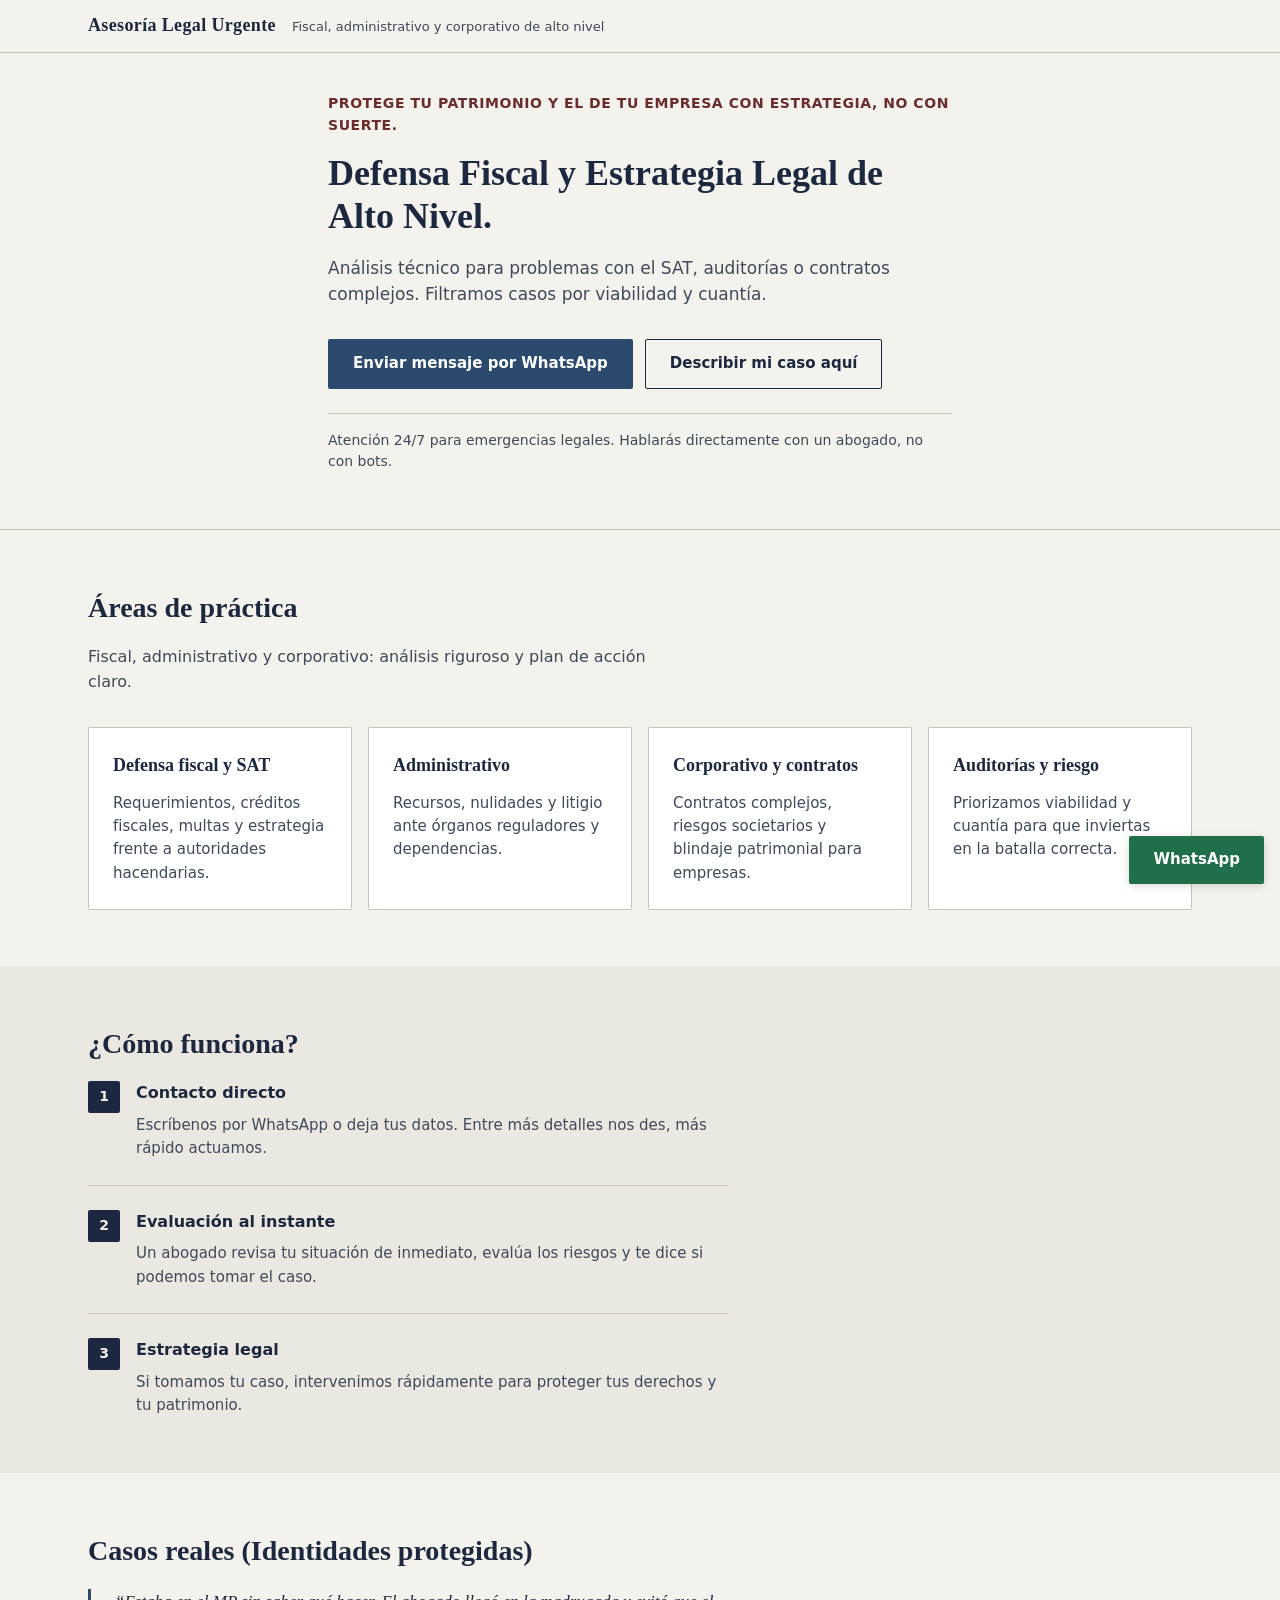
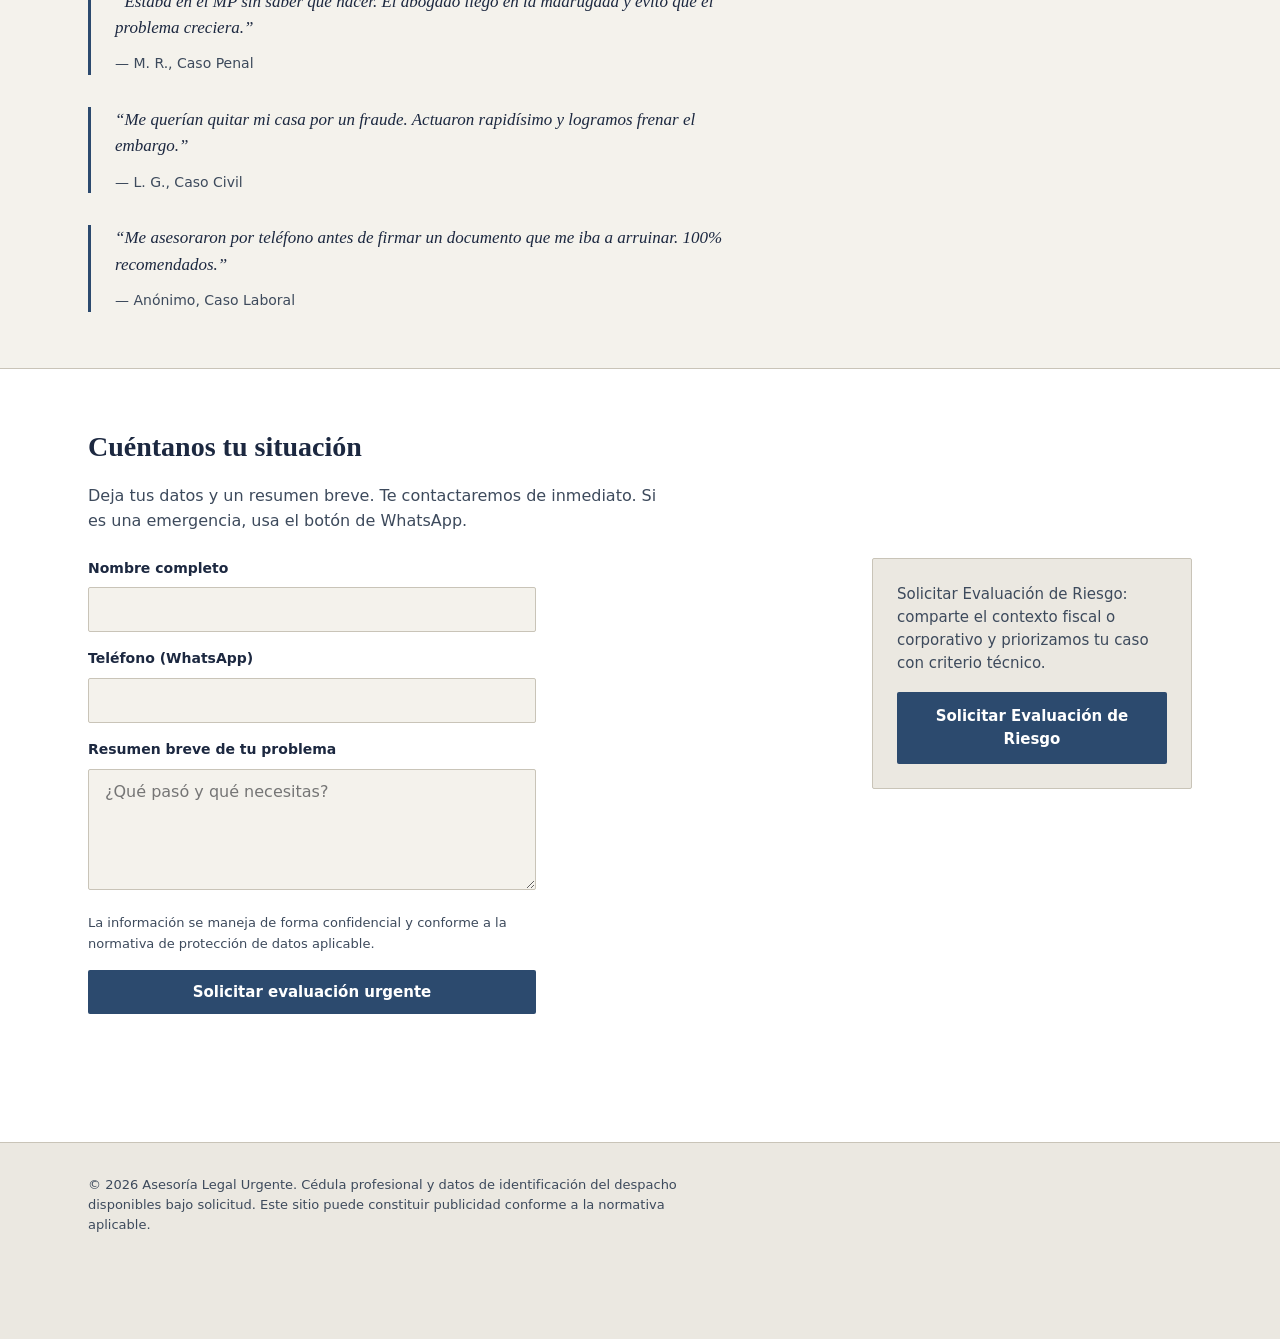
==== estrategico.html @ ac14317e "feat: add three lead-intake landings and WhatsApp origin attribution Add urgente, recuperacion, and " ====
<!DOCTYPE html>
<html lang="es-MX">
  <head>
    <meta charset="utf-8" />
    <meta name="viewport" content="width=device-width, initial-scale=1" />
    <meta
      name="description"
      content="Defensa fiscal y estrategia legal de alto nivel. SAT, auditorías, administrativo y corporativo. Evaluación por viabilidad y cuantía."
    />
    <title>Defensa Fiscal y Estrategia Legal de Alto Nivel — Asesoría Legal</title>
    <link rel="stylesheet" href="/styles.css" />
    <link rel="icon" href="data:image/svg+xml,%3Csvg xmlns='http://www.w3.org/2000/svg' viewBox='0 0 32 32'%3E%3Crect width='32' height='32' rx='4' fill='%231c2840'/%3E%3Cpath stroke='%23f4f2ec' stroke-width='2' fill='none' d='M10 22V10M16 10v12M22 10v12'/%3E%3C/svg%3E" />
  </head>
  <body data-wa-origin="Fiscal">
    <a class="skip-link" href="#main-content">Saltar al contenido</a>

    <header class="site-header">
      <div class="wrap site-header__inner">
        <p class="logo">Asesoría Legal Urgente</p>
        <p class="site-header__tagline">Fiscal, administrativo y corporativo de alto nivel</p>
      </div>
    </header>

    <main id="main-content">
      <section class="hero" aria-labelledby="hero-title">
        <div class="wrap hero__inner">
          <p class="hero__urgency" role="status">
            Protege tu patrimonio y el de tu empresa con estrategia, no con suerte.
          </p>
          <h1 id="hero-title" class="hero__title">
            Defensa Fiscal y Estrategia Legal de Alto Nivel.
          </h1>
          <p class="hero__lead">
            Análisis técnico para problemas con el SAT, auditorías o contratos complejos. Filtramos casos por viabilidad y cuantía.
          </p>
          <div class="hero__cta">
            <a
              class="btn btn--primary"
              href="https://wa.me/REPLACE_PHONE_E164"
              data-whatsapp
              rel="noopener noreferrer"
              target="_blank"
            >
              Enviar mensaje por WhatsApp
            </a>
            <a class="btn btn--secondary" href="#contact">
              Describir mi caso aquí
            </a>
          </div>
          <p class="hero__note">
            Atención 24/7 para emergencias legales. Hablarás directamente con un abogado, no con bots.
          </p>
        </div>
      </section>

      <section class="section" id="services" aria-labelledby="services-title">
        <div class="wrap">
          <h2 id="services-title" class="section__title">Áreas de práctica</h2>
          <p class="section__intro">
            Fiscal, administrativo y corporativo: análisis riguroso y plan de acción claro.
          </p>
          <ul class="cards">
            <li class="card">
              <h3 class="card__title">Defensa fiscal y SAT</h3>
              <p class="card__text">
                Requerimientos, créditos fiscales, multas y estrategia frente a autoridades hacendarias.
              </p>
            </li>
            <li class="card">
              <h3 class="card__title">Administrativo</h3>
              <p class="card__text">
                Recursos, nulidades y litigio ante órganos reguladores y dependencias.
              </p>
            </li>
            <li class="card">
              <h3 class="card__title">Corporativo y contratos</h3>
              <p class="card__text">
                Contratos complejos, riesgos societarios y blindaje patrimonial para empresas.
              </p>
            </li>
            <li class="card">
              <h3 class="card__title">Auditorías y riesgo</h3>
              <p class="card__text">
                Priorizamos viabilidad y cuantía para que inviertas en la batalla correcta.
              </p>
            </li>
          </ul>
        </div>
      </section>

      <section class="section section--alt" id="process" aria-labelledby="process-title">
        <div class="wrap">
          <h2 id="process-title" class="section__title">¿Cómo funciona?</h2>
          <ol class="steps">
            <li class="steps__item">
              <span class="steps__num" aria-hidden="true">1</span>
              <div>
                <h3 class="steps__heading">Contacto directo</h3>
                <p>
                  Escríbenos por WhatsApp o deja tus datos. Entre más detalles nos des, más rápido actuamos.
                </p>
              </div>
            </li>
            <li class="steps__item">
              <span class="steps__num" aria-hidden="true">2</span>
              <div>
                <h3 class="steps__heading">Evaluación al instante</h3>
                <p>
                  Un abogado revisa tu situación de inmediato, evalúa los riesgos y te dice si podemos tomar el caso.
                </p>
              </div>
            </li>
            <li class="steps__item">
              <span class="steps__num" aria-hidden="true">3</span>
              <div>
                <h3 class="steps__heading">Estrategia legal</h3>
                <p>
                  Si tomamos tu caso, intervenimos rápidamente para proteger tus derechos y tu patrimonio.
                </p>
              </div>
            </li>
          </ol>
        </div>
      </section>

      <section class="section" id="testimonials" aria-labelledby="testimonials-title">
        <div class="wrap">
          <h2 id="testimonials-title" class="section__title">Casos reales (Identidades protegidas)</h2>
          <blockquote class="quote">
            <p>
              “Estaba en el MP sin saber qué hacer. El abogado llegó en la madrugada y evitó que el problema creciera.”
            </p>
            <footer>— M. R., Caso Penal</footer>
          </blockquote>
          <blockquote class="quote">
            <p>
              “Me querían quitar mi casa por un fraude. Actuaron rapidísimo y logramos frenar el embargo.”
            </p>
            <footer>— L. G., Caso Civil</footer>
          </blockquote>
          <blockquote class="quote">
            <p>
              “Me asesoraron por teléfono antes de firmar un documento que me iba a arruinar. 100% recomendados.”
            </p>
            <footer>— Anónimo, Caso Laboral</footer>
          </blockquote>
        </div>
      </section>

      <section class="section section--cta" id="contact" aria-labelledby="contact-title">
        <div class="wrap">
          <h2 id="contact-title" class="section__title">Cuéntanos tu situación</h2>
          <p class="section__intro section__intro--tight">
            Deja tus datos y un resumen breve. Te contactaremos de inmediato. Si es una emergencia, usa el botón de WhatsApp.
          </p>
          <div class="contact-grid">
            <form class="form" id="case-form" novalidate>
              <div class="form__field">
                <label for="full-name">Nombre completo</label>
                <input
                  id="full-name"
                  name="full-name"
                  type="text"
                  autocomplete="name"
                  required
                  maxlength="120"
                />
              </div>
              <div class="form__field">
                <label for="phone">Teléfono (WhatsApp)</label>
                <input
                  id="phone"
                  name="phone"
                  type="tel"
                  autocomplete="tel"
                  required
                  maxlength="40"
                />
              </div>
              <div class="form__field">
                <label for="case-summary">Resumen breve de tu problema</label>
                <textarea
                  id="case-summary"
                  name="case-summary"
                  rows="5"
                  required
                  maxlength="4000"
                  placeholder="¿Qué pasó y qué necesitas?"
                ></textarea>
              </div>
              <p class="form__privacy">
                La información se maneja de forma confidencial y conforme a la normativa de protección de datos aplicable.
              </p>
              <button type="submit" class="btn btn--primary btn--block">
                Solicitar evaluación urgente
              </button>
              <p class="form__success" id="form-success" hidden role="status" tabindex="-1">
                Gracias — recibimos tu mensaje y te contactaremos de inmediato. Si es una emergencia, escríbenos también por WhatsApp.
              </p>
            </form>
            <aside class="contact-aside" aria-label="Evaluación de riesgo">
              <p class="contact-aside__text">
                Solicitar Evaluación de Riesgo: comparte el contexto fiscal o corporativo y priorizamos tu caso con criterio técnico.
              </p>
              <a
                class="btn btn--primary btn--block"
                href="https://wa.me/REPLACE_PHONE_E164"
                data-whatsapp
                rel="noopener noreferrer"
                target="_blank"
              >
                Solicitar Evaluación de Riesgo
              </a>
            </aside>
          </div>
        </div>
      </section>
    </main>

    <footer class="site-footer">
      <div class="wrap site-footer__inner">
        <p class="site-footer__legal">
          © <span id="year"></span> Asesoría Legal Urgente. Cédula profesional y datos de identificación del despacho disponibles bajo solicitud. Este sitio puede constituir publicidad conforme a la normativa aplicable.
        </p>
      </div>
    </footer>

    <a
      class="whatsapp-fab"
      href="https://wa.me/REPLACE_PHONE_E164"
      data-whatsapp
      rel="noopener noreferrer"
      target="_blank"
      aria-label="Contactar por WhatsApp"
    >
      <span class="whatsapp-fab__label">WhatsApp</span>
    </a>

    <script src="/config.js"></script>
    <script src="/app.js" defer></script>
  </body>
</html>
---- styles.css ----
/* Mobile-first, system fonts for fast first paint */
:root {
  --color-bg: #f4f2ec;
  --color-bg-alt: #ebe8e1;
  --color-surface: #ffffff;
  --color-ink: #1c2840;
  --color-ink-muted: #3d4a5c;
  --color-border: #c9c4b8;
  --color-accent: #2c4a6e;
  --color-accent-hover: #243d5c;
  --color-whatsapp: #1f6f4a;
  --color-whatsapp-hover: #185a3e;
  --space-xs: 0.5rem;
  --space-sm: 0.75rem;
  --space-md: 1rem;
  --space-lg: 1.5rem;
  --space-xl: 2rem;
  --space-2xl: 2.5rem;
  --space-3xl: 3.5rem;
  --font-serif: "Iowan Old Style", "Palatino Linotype", Palatino, Georgia, "Times New Roman", serif;
  --font-sans: ui-sans-serif, system-ui, -apple-system, "Segoe UI", Roboto, "Helvetica Neue", Arial, sans-serif;
  --max-width: 42rem;
  --header-h: 3.25rem;
  --fab-safe: 4.5rem;
}

*,
*::before,
*::after {
  box-sizing: border-box;
}

html {
  scroll-behavior: smooth;
}

@media (prefers-reduced-motion: reduce) {
  html {
    scroll-behavior: auto;
  }
}

body {
  margin: 0;
  font-family: var(--font-sans);
  font-size: 1rem;
  line-height: 1.55;
  color: var(--color-ink);
  background-color: var(--color-bg);
}

.skip-link {
  position: absolute;
  left: -9999px;
  top: 0;
  z-index: 100;
  padding: var(--space-sm) var(--space-md);
  background: var(--color-ink);
  color: var(--color-bg);
  text-decoration: none;
}

.skip-link:focus {
  left: var(--space-md);
  top: var(--space-md);
}

.wrap {
  width: 100%;
  max-width: 72rem;
  margin-inline: auto;
  padding-inline: var(--space-lg);
}

.site-header {
  position: sticky;
  top: 0;
  z-index: 40;
  background: rgba(244, 242, 236, 0.95);
  border-bottom: 1px solid var(--color-border);
  min-height: var(--header-h);
}

.site-header__inner {
  display: flex;
  flex-wrap: wrap;
  align-items: baseline;
  gap: var(--space-xs) var(--space-md);
  padding-block: var(--space-sm);
}

.logo {
  margin: 0;
  font-family: var(--font-serif);
  font-size: 1.125rem;
  font-weight: 600;
  letter-spacing: 0.02em;
  color: var(--color-ink);
}

.site-header__tagline {
  margin: 0;
  font-size: 0.8125rem;
  color: var(--color-ink-muted);
}

.hero {
  padding-block: var(--space-2xl) var(--space-3xl);
  border-bottom: 1px solid var(--color-border);
}

.hero__inner {
  max-width: var(--max-width);
}

.hero__urgency {
  margin: 0 0 var(--space-md);
  font-size: 0.875rem;
  font-weight: 600;
  color: #6b2c2c;
  text-transform: uppercase;
  letter-spacing: 0.04em;
}

.hero__title {
  margin: 0 0 var(--space-md);
  font-family: var(--font-serif);
  font-size: clamp(1.625rem, 5vw, 2.25rem);
  font-weight: 600;
  line-height: 1.2;
  color: var(--color-ink);
}

.hero__lead {
  margin: 0 0 var(--space-xl);
  font-size: 1.0625rem;
  color: var(--color-ink-muted);
}

.hero__cta {
  display: flex;
  flex-direction: column;
  gap: var(--space-sm);
  margin-bottom: var(--space-lg);
}

.hero__note {
  margin: 0;
  font-size: 0.875rem;
  color: var(--color-ink-muted);
  padding-top: var(--space-md);
  border-top: 1px solid var(--color-border);
}

.btn {
  display: inline-flex;
  align-items: center;
  justify-content: center;
  min-height: 2.75rem;
  padding: var(--space-sm) var(--space-lg);
  font-family: inherit;
  font-size: 0.9375rem;
  font-weight: 600;
  text-align: center;
  text-decoration: none;
  border: 1px solid transparent;
  border-radius: 2px;
  cursor: pointer;
  transition: background-color 0.15s ease, border-color 0.15s ease, color 0.15s ease;
}

.btn--primary {
  background-color: var(--color-accent);
  color: #fff;
}

.btn--primary:hover {
  background-color: var(--color-accent-hover);
}

.btn--secondary {
  background-color: transparent;
  color: var(--color-ink);
  border-color: var(--color-ink);
}

.btn--secondary:hover {
  background-color: rgba(28, 40, 64, 0.06);
}

.btn--block {
  width: 100%;
}

.section {
  padding-block: var(--space-3xl);
}

.section--alt {
  background-color: var(--color-bg-alt);
}

.section--cta {
  background-color: var(--color-surface);
  border-top: 1px solid var(--color-border);
  padding-bottom: calc(var(--space-3xl) + var(--fab-safe));
}

.section__title {
  margin: 0 0 var(--space-md);
  font-family: var(--font-serif);
  font-size: clamp(1.375rem, 4vw, 1.75rem);
  font-weight: 600;
  color: var(--color-ink);
}

.section__intro {
  margin: 0 0 var(--space-xl);
  max-width: 36rem;
  color: var(--color-ink-muted);
}

.section__intro--tight {
  margin-bottom: var(--space-lg);
}

.cards {
  list-style: none;
  margin: 0;
  padding: 0;
  display: grid;
  gap: var(--space-md);
}

.card {
  background: var(--color-surface);
  border: 1px solid var(--color-border);
  border-radius: 2px;
  padding: var(--space-lg);
}

.card__title {
  margin: 0 0 var(--space-sm);
  font-family: var(--font-serif);
  font-size: 1.125rem;
  font-weight: 600;
}

.card__text {
  margin: 0;
  font-size: 0.9375rem;
  color: var(--color-ink-muted);
}

.steps {
  margin: 0;
  padding: 0;
  list-style: none;
  max-width: 40rem;
}

.steps__item {
  display: grid;
  grid-template-columns: auto 1fr;
  gap: var(--space-md);
  padding-block: var(--space-lg);
  border-bottom: 1px solid var(--color-border);
}

.steps__item:first-child {
  padding-top: 0;
}

.steps__item:last-child {
  border-bottom: 0;
  padding-bottom: 0;
}

.steps__num {
  display: flex;
  align-items: center;
  justify-content: center;
  width: 2rem;
  height: 2rem;
  font-size: 0.875rem;
  font-weight: 700;
  color: var(--color-bg);
  background: var(--color-ink);
  border-radius: 2px;
}

.steps__heading {
  margin: 0 0 var(--space-xs);
  font-size: 1rem;
  font-weight: 600;
}

.steps__item p {
  margin: 0;
  font-size: 0.9375rem;
  color: var(--color-ink-muted);
}

.quote {
  margin: 0 0 var(--space-xl);
  padding: 0;
  padding-left: var(--space-lg);
  border-left: 3px solid var(--color-accent);
  max-width: 40rem;
}

.quote:last-of-type {
  margin-bottom: 0;
}

.quote p {
  margin: 0 0 var(--space-sm);
  font-family: var(--font-serif);
  font-size: 1.0625rem;
  font-style: italic;
  color: var(--color-ink);
}

.quote footer {
  font-size: 0.875rem;
  color: var(--color-ink-muted);
  font-style: normal;
}

.contact-grid {
  display: grid;
  gap: var(--space-xl);
  align-items: start;
}

.form {
  max-width: 28rem;
}

.form__field {
  margin-bottom: var(--space-md);
}

.form__field label {
  display: block;
  margin-bottom: var(--space-xs);
  font-size: 0.875rem;
  font-weight: 600;
  color: var(--color-ink);
}

.form__field input,
.form__field textarea {
  width: 100%;
  padding: var(--space-sm) var(--space-md);
  font-family: inherit;
  font-size: 1rem;
  border: 1px solid var(--color-border);
  border-radius: 2px;
  background: var(--color-bg);
  color: var(--color-ink);
}

.form__field input:focus,
.form__field textarea:focus {
  outline: 2px solid var(--color-accent);
  outline-offset: 1px;
}

.form__privacy {
  margin: 0 0 var(--space-md);
  font-size: 0.8125rem;
  color: var(--color-ink-muted);
}

.form__success {
  margin-top: var(--space-md);
  padding: var(--space-md);
  font-size: 0.9375rem;
  background: #e8f0e8;
  border: 1px solid #a3c4a3;
  border-radius: 2px;
  color: #1e3d1e;
}

.contact-aside {
  padding: var(--space-lg);
  background: var(--color-bg-alt);
  border: 1px solid var(--color-border);
  border-radius: 2px;
  max-width: 20rem;
}

.contact-aside__title {
  margin: 0 0 var(--space-sm);
  font-size: 1rem;
  font-weight: 600;
}

.contact-aside__text {
  margin: 0 0 var(--space-md);
  font-size: 0.9375rem;
  color: var(--color-ink-muted);
}

.site-footer {
  padding-block: var(--space-xl);
  padding-bottom: calc(var(--space-xl) + var(--fab-safe));
  border-top: 1px solid var(--color-border);
  background: var(--color-bg-alt);
}

.site-footer__legal {
  margin: 0;
  font-size: 0.8125rem;
  color: var(--color-ink-muted);
  max-width: 40rem;
}

.whatsapp-fab {
  position: fixed;
  right: var(--space-md);
  bottom: var(--space-md);
  z-index: 50;
  display: flex;
  align-items: center;
  justify-content: center;
  min-height: 3rem;
  padding-inline: var(--space-lg);
  background: var(--color-whatsapp);
  color: #fff;
  font-weight: 600;
  font-size: 0.9375rem;
  text-decoration: none;
  border-radius: 2px;
  box-shadow: 0 2px 8px rgba(0, 0, 0, 0.15);
}

.whatsapp-fab:hover {
  background: var(--color-whatsapp-hover);
  color: #fff;
}

.whatsapp-fab__label {
  white-space: nowrap;
}

@media (min-width: 40rem) {
  .hero__cta {
    flex-direction: row;
    flex-wrap: wrap;
  }

  .cards {
    grid-template-columns: repeat(2, 1fr);
  }

  .contact-grid {
    grid-template-columns: 1fr auto;
    gap: var(--space-2xl);
  }
}

@media (min-width: 56rem) {
  .cards {
    grid-template-columns: repeat(4, 1fr);
  }
}
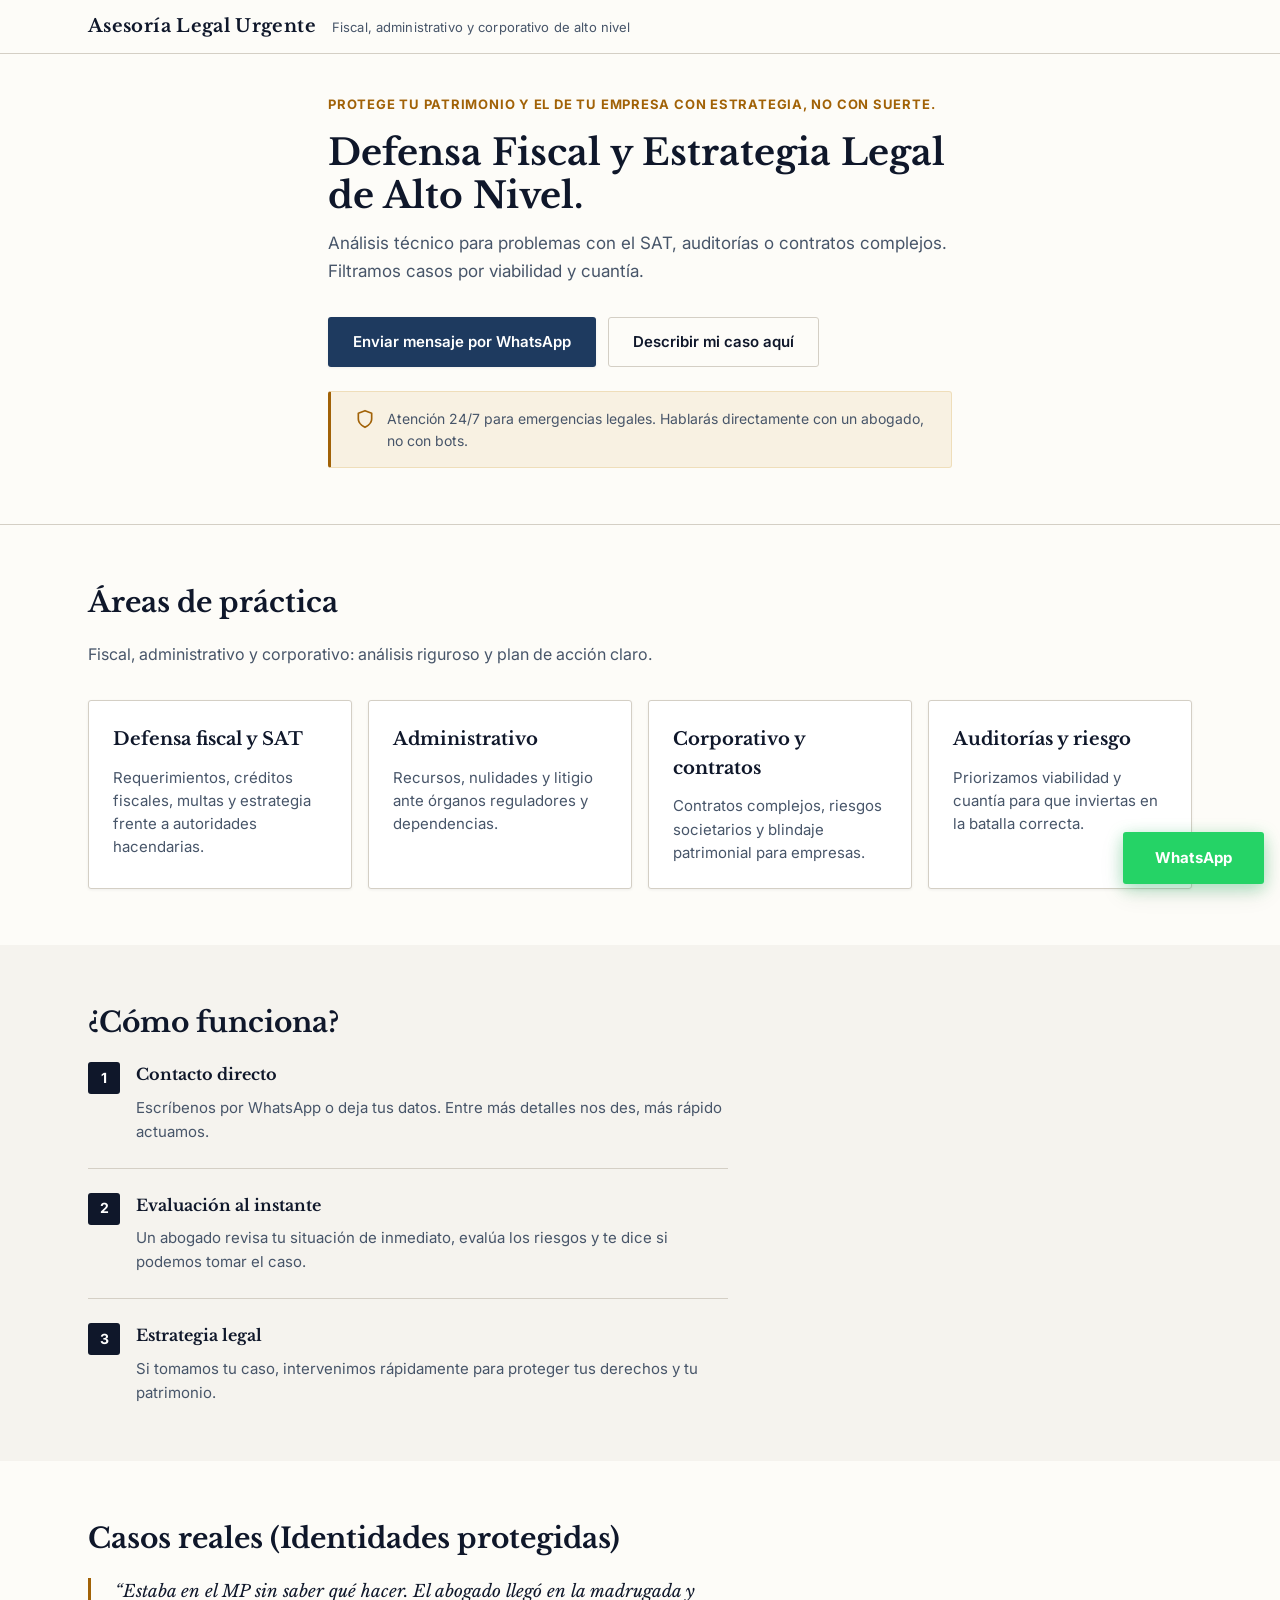
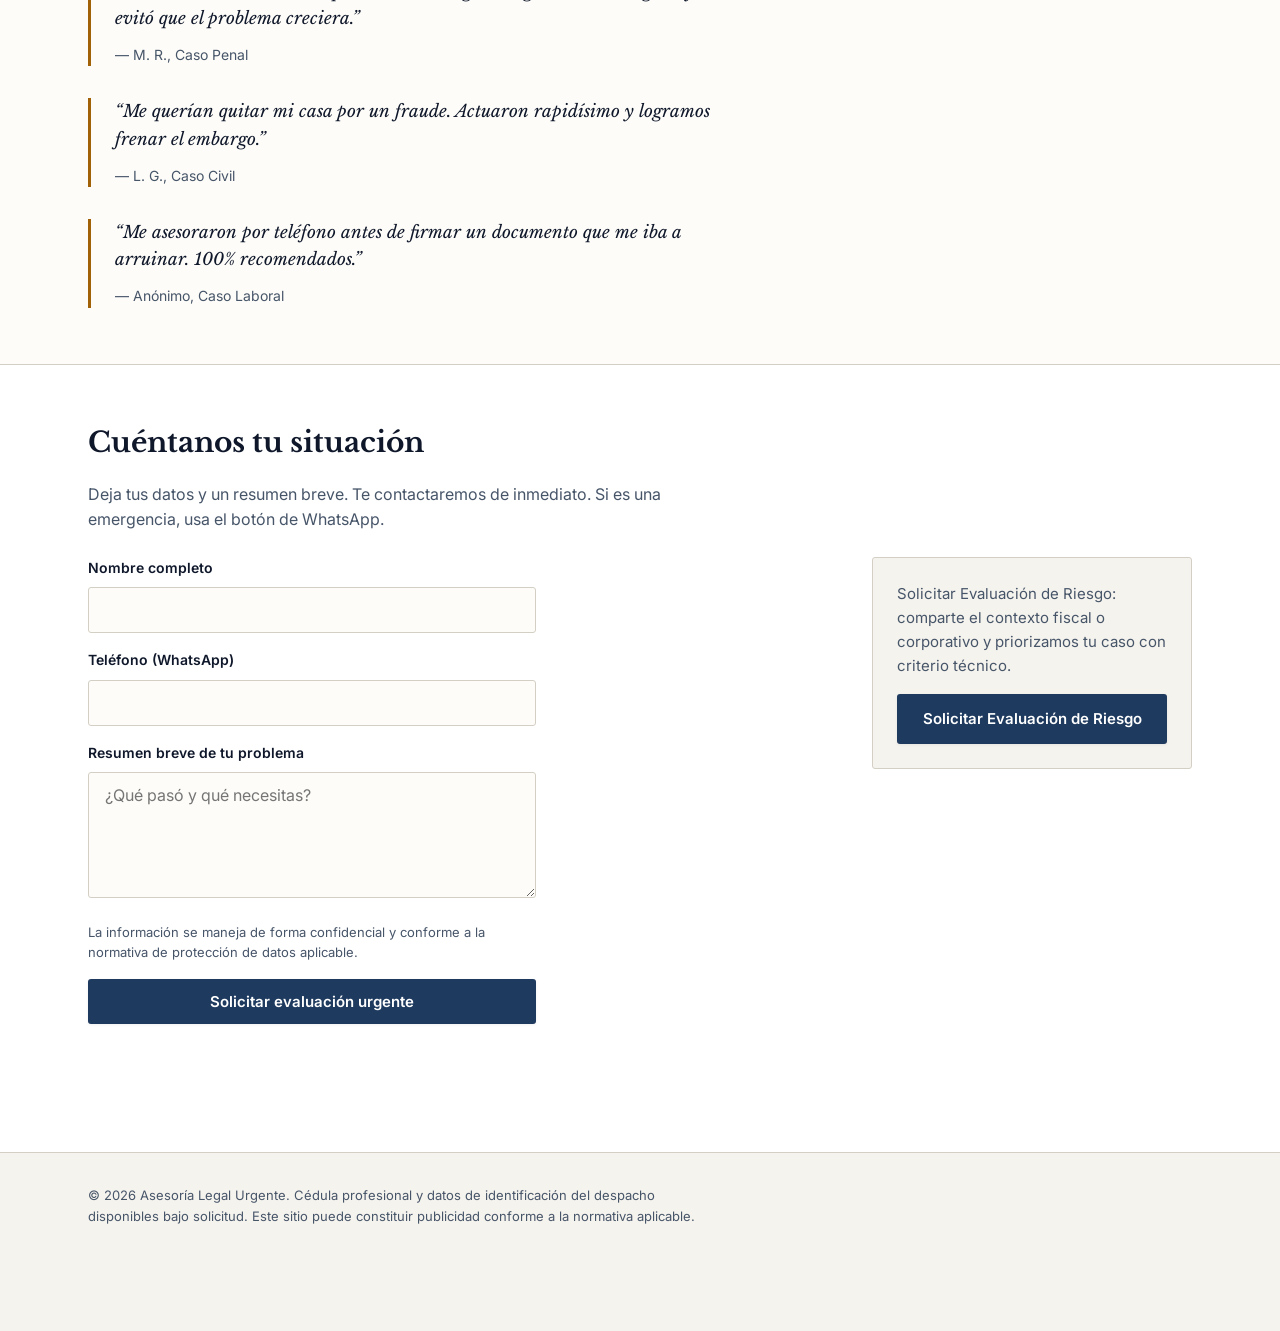
==== commit 1e8026e6: "style: premium law-firm visual identity and trust indicators Elevate the triage portal from a neutra" ====
--- a/estrategico.html
+++ b/estrategico.html
@@ -8,6 +8,9 @@
       content="Defensa fiscal y estrategia legal de alto nivel. SAT, auditorías, administrativo y corporativo. Evaluación por viabilidad y cuantía."
     />
     <title>Defensa Fiscal y Estrategia Legal de Alto Nivel — Asesoría Legal</title>
+    <link rel="preconnect" href="https://fonts.googleapis.com" />
+    <link rel="preconnect" href="https://fonts.gstatic.com" crossorigin />
+    <link rel="stylesheet" href="https://fonts.googleapis.com/css2?family=Inter:wght@400;600;700&family=Libre+Baskerville:wght@400;700&display=swap" />
     <link rel="stylesheet" href="/styles.css" />
     <link rel="icon" href="data:image/svg+xml,%3Csvg xmlns='http://www.w3.org/2000/svg' viewBox='0 0 32 32'%3E%3Crect width='32' height='32' rx='4' fill='%231c2840'/%3E%3Cpath stroke='%23f4f2ec' stroke-width='2' fill='none' d='M10 22V10M16 10v12M22 10v12'/%3E%3C/svg%3E" />
   </head>
@@ -47,9 +50,12 @@
               Describir mi caso aquí
             </a>
           </div>
-          <p class="hero__note">
-            Atención 24/7 para emergencias legales. Hablarás directamente con un abogado, no con bots.
-          </p>
+          <div class="hero__trust">
+            <svg class="hero__trust-icon" xmlns="http://www.w3.org/2000/svg" viewBox="0 0 24 24" fill="none" stroke="currentColor" stroke-width="2" stroke-linecap="round" stroke-linejoin="round" aria-hidden="true"><path d="M12 22s8-4 8-10V5l-8-3-8 3v7c0 6 8 10 8 10z"/></svg>
+            <p class="hero__note">
+              Atención 24/7 para emergencias legales. Hablarás directamente con un abogado, no con bots.
+            </p>
+          </div>
         </div>
       </section>
 
--- a/styles.css
+++ b/styles.css
@@ -1,15 +1,17 @@
-/* Mobile-first, system fonts for fast first paint */
+/* Mobile-first, premium law-firm visual identity */
 :root {
-  --color-bg: #f4f2ec;
-  --color-bg-alt: #ebe8e1;
+  --color-bg: #fdfcf8;
+  --color-bg-alt: #f5f3ee;
   --color-surface: #ffffff;
-  --color-ink: #1c2840;
-  --color-ink-muted: #3d4a5c;
-  --color-border: #c9c4b8;
-  --color-accent: #2c4a6e;
-  --color-accent-hover: #243d5c;
-  --color-whatsapp: #1f6f4a;
-  --color-whatsapp-hover: #185a3e;
+  --color-ink: #0f172a;
+  --color-ink-muted: #475569;
+  --color-border: #d4cfc5;
+  --color-accent: #1e3a5f;
+  --color-accent-hover: #152d4a;
+  --color-gold: #a16207;
+  --color-gold-light: #d4a94720;
+  --color-whatsapp: #25D366;
+  --color-whatsapp-hover: #1da851;
   --space-xs: 0.5rem;
   --space-sm: 0.75rem;
   --space-md: 1rem;
@@ -17,11 +19,15 @@
   --space-xl: 2rem;
   --space-2xl: 2.5rem;
   --space-3xl: 3.5rem;
-  --font-serif: "Iowan Old Style", "Palatino Linotype", Palatino, Georgia, "Times New Roman", serif;
-  --font-sans: ui-sans-serif, system-ui, -apple-system, "Segoe UI", Roboto, "Helvetica Neue", Arial, sans-serif;
+  --font-serif: "Libre Baskerville", "Iowan Old Style", "Palatino Linotype", Palatino, Georgia, serif;
+  --font-sans: "Inter", ui-sans-serif, system-ui, -apple-system, "Segoe UI", Roboto, "Helvetica Neue", Arial, sans-serif;
   --max-width: 42rem;
   --header-h: 3.25rem;
   --fab-safe: 4.5rem;
+  --shadow-sm: 0 1px 3px rgba(15, 23, 42, 0.06);
+  --shadow-md: 0 4px 12px rgba(15, 23, 42, 0.08);
+  --shadow-lg: 0 8px 24px rgba(15, 23, 42, 0.12);
+  --transition-base: 0.2s ease;
 }
 
 *,
@@ -38,15 +44,26 @@
   html {
     scroll-behavior: auto;
   }
+  *,
+  *::before,
+  *::after {
+    transition-duration: 0.01ms !important;
+  }
 }
 
 body {
   margin: 0;
   font-family: var(--font-sans);
   font-size: 1rem;
-  line-height: 1.55;
+  line-height: 1.6;
   color: var(--color-ink);
   background-color: var(--color-bg);
+  -webkit-font-smoothing: antialiased;
+  -moz-osx-font-smoothing: grayscale;
+}
+
+h1, h2, h3, h4, h5, h6 {
+  font-family: var(--font-serif);
 }
 
 .skip-link {
@@ -72,11 +89,14 @@
   padding-inline: var(--space-lg);
 }
 
+/* ─── Header ─── */
 .site-header {
   position: sticky;
   top: 0;
   z-index: 40;
-  background: rgba(244, 242, 236, 0.95);
+  background: rgba(253, 252, 248, 0.97);
+  backdrop-filter: blur(8px);
+  -webkit-backdrop-filter: blur(8px);
   border-bottom: 1px solid var(--color-border);
   min-height: var(--header-h);
 }
@@ -93,7 +113,7 @@
   margin: 0;
   font-family: var(--font-serif);
   font-size: 1.125rem;
-  font-weight: 600;
+  font-weight: 700;
   letter-spacing: 0.02em;
   color: var(--color-ink);
 }
@@ -102,41 +122,172 @@
   margin: 0;
   font-size: 0.8125rem;
   color: var(--color-ink-muted);
-}
-
+  letter-spacing: 0.01em;
+}
+
+/* ─── Hero ─── */
 .hero {
-  padding-block: var(--space-2xl) var(--space-3xl);
+  padding-block: var(--space-xl) var(--space-2xl);
   border-bottom: 1px solid var(--color-border);
+}
+
+@media (min-width: 48rem) {
+  .hero {
+    padding-block: var(--space-2xl) var(--space-3xl);
+  }
 }
 
 .hero__inner {
   max-width: var(--max-width);
 }
 
+.hero__intro {
+  max-width: var(--max-width);
+  margin-bottom: var(--space-md);
+}
+
 .hero__urgency {
   margin: 0 0 var(--space-md);
-  font-size: 0.875rem;
-  font-weight: 600;
-  color: #6b2c2c;
+  font-size: 0.8125rem;
+  font-weight: 700;
+  color: var(--color-gold);
   text-transform: uppercase;
-  letter-spacing: 0.04em;
+  letter-spacing: 0.06em;
 }
 
 .hero__title {
-  margin: 0 0 var(--space-md);
-  font-family: var(--font-serif);
-  font-size: clamp(1.625rem, 5vw, 2.25rem);
-  font-weight: 600;
+  margin: 0 0 var(--space-sm);
+  font-family: var(--font-serif);
+  font-size: clamp(1.5rem, 4.5vw, 2.25rem);
+  font-weight: 700;
   line-height: 1.2;
   color: var(--color-ink);
+}
+
+.hero__intro .hero__lead {
+  margin-bottom: var(--space-md);
 }
 
 .hero__lead {
   margin: 0 0 var(--space-xl);
   font-size: 1.0625rem;
   color: var(--color-ink-muted);
-}
-
+  line-height: 1.65;
+}
+
+/* ─── Trust indicator (hero__note wrapper) ─── */
+.hero__trust {
+  display: flex;
+  align-items: flex-start;
+  gap: var(--space-sm);
+  margin-top: var(--space-md);
+  padding: var(--space-md) var(--space-lg);
+  background: var(--color-gold-light);
+  border: 1px solid #d4a94740;
+  border-left: 3px solid var(--color-gold);
+  border-radius: 3px;
+}
+
+.hero__trust-icon {
+  flex-shrink: 0;
+  width: 20px;
+  height: 20px;
+  margin-top: 1px;
+  color: var(--color-gold);
+}
+
+.hero__trust .hero__note {
+  margin: 0;
+  padding: 0;
+  border: none;
+  font-size: 0.875rem;
+  color: var(--color-ink-muted);
+  line-height: 1.55;
+}
+
+/* Standalone hero__note fallback */
+.hero__note {
+  margin: 0;
+  font-size: 0.875rem;
+  color: var(--color-ink-muted);
+  padding-top: var(--space-md);
+  border-top: 1px solid var(--color-border);
+}
+
+/* ─── Triage Gates ─── */
+.triage-gates {
+  display: grid;
+  grid-template-columns: 1fr;
+  gap: var(--space-lg);
+  margin-bottom: var(--space-lg);
+}
+
+.triage-gate {
+  position: relative;
+  display: flex;
+  flex-direction: column;
+  background: var(--color-surface);
+  border: 1px solid var(--color-border);
+  border-radius: 3px;
+  padding: var(--space-xl) var(--space-lg) var(--space-lg);
+  box-shadow: var(--shadow-sm);
+  transition: border-color var(--transition-base),
+              box-shadow var(--transition-base),
+              transform var(--transition-base);
+}
+
+.triage-gate::before {
+  content: "";
+  position: absolute;
+  top: 0;
+  left: 0;
+  right: 0;
+  height: 3px;
+  background: var(--color-gold);
+  border-radius: 3px 3px 0 0;
+}
+
+.triage-gate:hover {
+  border-color: var(--color-gold);
+  box-shadow: var(--shadow-md);
+  transform: translateY(-2px);
+}
+
+.triage-gate__title {
+  margin: 0 0 var(--space-sm);
+  font-family: var(--font-serif);
+  font-size: 1.1875rem;
+  font-weight: 700;
+  line-height: 1.25;
+  color: var(--color-ink);
+}
+
+@media (min-width: 36rem) {
+  .triage-gate__title {
+    font-size: 1.25rem;
+  }
+}
+
+.triage-gate__text {
+  margin: 0 0 var(--space-lg);
+  flex: 1 1 auto;
+  font-size: 0.9375rem;
+  color: var(--color-ink-muted);
+  line-height: 1.55;
+}
+
+.triage-gate__action {
+  margin-top: auto;
+  min-height: 3rem;
+}
+
+.triage-gate__action::after {
+  content: " \2192";
+  margin-left: 0.25em;
+  font-weight: 400;
+}
+
+/* ─── Hero CTA row ─── */
 .hero__cta {
   display: flex;
   flex-direction: column;
@@ -144,29 +295,31 @@
   margin-bottom: var(--space-lg);
 }
 
-.hero__note {
-  margin: 0;
-  font-size: 0.875rem;
-  color: var(--color-ink-muted);
-  padding-top: var(--space-md);
-  border-top: 1px solid var(--color-border);
-}
-
+/* ─── Buttons ─── */
 .btn {
   display: inline-flex;
   align-items: center;
   justify-content: center;
   min-height: 2.75rem;
   padding: var(--space-sm) var(--space-lg);
-  font-family: inherit;
+  font-family: var(--font-sans);
   font-size: 0.9375rem;
   font-weight: 600;
   text-align: center;
   text-decoration: none;
   border: 1px solid transparent;
-  border-radius: 2px;
+  border-radius: 3px;
   cursor: pointer;
-  transition: background-color 0.15s ease, border-color 0.15s ease, color 0.15s ease;
+  box-shadow: var(--shadow-sm);
+  transition: background-color var(--transition-base),
+              border-color var(--transition-base),
+              color var(--transition-base),
+              box-shadow var(--transition-base),
+              transform var(--transition-base);
+}
+
+.btn:active {
+  transform: translateY(1px);
 }
 
 .btn--primary {
@@ -176,22 +329,26 @@
 
 .btn--primary:hover {
   background-color: var(--color-accent-hover);
+  box-shadow: var(--shadow-md);
 }
 
 .btn--secondary {
   background-color: transparent;
   color: var(--color-ink);
-  border-color: var(--color-ink);
+  border-color: var(--color-border);
+  box-shadow: none;
 }
 
 .btn--secondary:hover {
-  background-color: rgba(28, 40, 64, 0.06);
+  background-color: rgba(15, 23, 42, 0.04);
+  border-color: var(--color-ink-muted);
 }
 
 .btn--block {
   width: 100%;
 }
 
+/* ─── Sections ─── */
 .section {
   padding-block: var(--space-3xl);
 }
@@ -210,7 +367,7 @@
   margin: 0 0 var(--space-md);
   font-family: var(--font-serif);
   font-size: clamp(1.375rem, 4vw, 1.75rem);
-  font-weight: 600;
+  font-weight: 700;
   color: var(--color-ink);
 }
 
@@ -218,12 +375,26 @@
   margin: 0 0 var(--space-xl);
   max-width: 36rem;
   color: var(--color-ink-muted);
+  line-height: 1.6;
 }
 
 .section__intro--tight {
   margin-bottom: var(--space-lg);
 }
 
+.section--spectrum {
+  padding-block: var(--space-2xl);
+  background-color: var(--color-bg-alt);
+  border-top: 1px solid var(--color-border);
+}
+
+.section__intro--spectrum {
+  margin-bottom: var(--space-md);
+  max-width: 48rem;
+  font-size: 0.9375rem;
+}
+
+/* ─── Cards ─── */
 .cards {
   list-style: none;
   margin: 0;
@@ -235,23 +406,47 @@
 .card {
   background: var(--color-surface);
   border: 1px solid var(--color-border);
-  border-radius: 2px;
+  border-radius: 3px;
   padding: var(--space-lg);
+  box-shadow: var(--shadow-sm);
+  transition: border-color var(--transition-base),
+              box-shadow var(--transition-base),
+              transform var(--transition-base);
+}
+
+.card:hover {
+  border-color: var(--color-gold);
+  box-shadow: var(--shadow-md);
+  transform: translateY(-2px);
+}
+
+.card--spectrum {
+  padding: var(--space-md) var(--space-lg);
+}
+
+.card--spectrum .card__title {
+  font-size: 1rem;
+}
+
+.card--spectrum .card__text {
+  font-size: 0.875rem;
 }
 
 .card__title {
   margin: 0 0 var(--space-sm);
   font-family: var(--font-serif);
   font-size: 1.125rem;
-  font-weight: 600;
+  font-weight: 700;
 }
 
 .card__text {
   margin: 0;
   font-size: 0.9375rem;
   color: var(--color-ink-muted);
-}
-
+  line-height: 1.55;
+}
+
+/* ─── Steps ─── */
 .steps {
   margin: 0;
   padding: 0;
@@ -284,15 +479,16 @@
   height: 2rem;
   font-size: 0.875rem;
   font-weight: 700;
-  color: var(--color-bg);
+  color: #fff;
   background: var(--color-ink);
-  border-radius: 2px;
+  border-radius: 3px;
 }
 
 .steps__heading {
   margin: 0 0 var(--space-xs);
+  font-family: var(--font-serif);
   font-size: 1rem;
-  font-weight: 600;
+  font-weight: 700;
 }
 
 .steps__item p {
@@ -301,11 +497,12 @@
   color: var(--color-ink-muted);
 }
 
+/* ─── Quotes ─── */
 .quote {
   margin: 0 0 var(--space-xl);
   padding: 0;
   padding-left: var(--space-lg);
-  border-left: 3px solid var(--color-accent);
+  border-left: 3px solid var(--color-gold);
   max-width: 40rem;
 }
 
@@ -319,6 +516,7 @@
   font-size: 1.0625rem;
   font-style: italic;
   color: var(--color-ink);
+  line-height: 1.6;
 }
 
 .quote footer {
@@ -327,6 +525,7 @@
   font-style: normal;
 }
 
+/* ─── Contact ─── */
 .contact-grid {
   display: grid;
   gap: var(--space-xl);
@@ -356,15 +555,17 @@
   font-family: inherit;
   font-size: 1rem;
   border: 1px solid var(--color-border);
-  border-radius: 2px;
+  border-radius: 3px;
   background: var(--color-bg);
   color: var(--color-ink);
+  transition: border-color var(--transition-base), box-shadow var(--transition-base);
 }
 
 .form__field input:focus,
 .form__field textarea:focus {
-  outline: 2px solid var(--color-accent);
-  outline-offset: 1px;
+  outline: none;
+  border-color: var(--color-accent);
+  box-shadow: 0 0 0 3px rgba(30, 58, 95, 0.12);
 }
 
 .form__privacy {
@@ -379,7 +580,7 @@
   font-size: 0.9375rem;
   background: #e8f0e8;
   border: 1px solid #a3c4a3;
-  border-radius: 2px;
+  border-radius: 3px;
   color: #1e3d1e;
 }
 
@@ -387,14 +588,15 @@
   padding: var(--space-lg);
   background: var(--color-bg-alt);
   border: 1px solid var(--color-border);
-  border-radius: 2px;
+  border-radius: 3px;
   max-width: 20rem;
 }
 
 .contact-aside__title {
   margin: 0 0 var(--space-sm);
+  font-family: var(--font-serif);
   font-size: 1rem;
-  font-weight: 600;
+  font-weight: 700;
 }
 
 .contact-aside__text {
@@ -403,6 +605,7 @@
   color: var(--color-ink-muted);
 }
 
+/* ─── Footer ─── */
 .site-footer {
   padding-block: var(--space-xl);
   padding-bottom: calc(var(--space-xl) + var(--fab-safe));
@@ -417,42 +620,71 @@
   max-width: 40rem;
 }
 
+/* ─── WhatsApp FAB ─── */
 .whatsapp-fab {
   position: fixed;
   right: var(--space-md);
   bottom: var(--space-md);
-  z-index: 50;
+  z-index: 900;
   display: flex;
   align-items: center;
   justify-content: center;
-  min-height: 3rem;
-  padding-inline: var(--space-lg);
+  gap: var(--space-xs);
+  min-height: 3.25rem;
+  padding-inline: var(--space-xl);
   background: var(--color-whatsapp);
   color: #fff;
-  font-weight: 600;
+  font-weight: 700;
   font-size: 0.9375rem;
   text-decoration: none;
-  border-radius: 2px;
-  box-shadow: 0 2px 8px rgba(0, 0, 0, 0.15);
+  border-radius: 3px;
+  box-shadow: 0 4px 16px rgba(37, 211, 102, 0.35), var(--shadow-lg);
+  transition: background-color var(--transition-base),
+              box-shadow var(--transition-base),
+              transform var(--transition-base);
 }
 
 .whatsapp-fab:hover {
   background: var(--color-whatsapp-hover);
   color: #fff;
+  box-shadow: 0 6px 24px rgba(37, 211, 102, 0.45), var(--shadow-lg);
+  transform: translateY(-1px);
+}
+
+.whatsapp-fab:active {
+  transform: translateY(1px);
 }
 
 .whatsapp-fab__label {
   white-space: nowrap;
 }
 
+/* ─── Spectrum cards grid ─── */
+.cards--spectrum {
+  grid-template-columns: 1fr;
+  gap: var(--space-sm);
+}
+
+/* ─── Responsive breakpoints ─── */
 @media (min-width: 40rem) {
   .hero__cta {
     flex-direction: row;
     flex-wrap: wrap;
   }
 
-  .cards {
+  .cards:not(.cards--spectrum) {
     grid-template-columns: repeat(2, 1fr);
+  }
+
+  .cards--spectrum {
+    grid-template-columns: repeat(3, 1fr);
+    gap: var(--space-md);
+  }
+
+  .triage-gates {
+    grid-template-columns: repeat(3, 1fr);
+    gap: var(--space-lg);
+    align-items: stretch;
   }
 
   .contact-grid {
@@ -462,7 +694,7 @@
 }
 
 @media (min-width: 56rem) {
-  .cards {
+  .cards:not(.cards--spectrum) {
     grid-template-columns: repeat(4, 1fr);
   }
 }
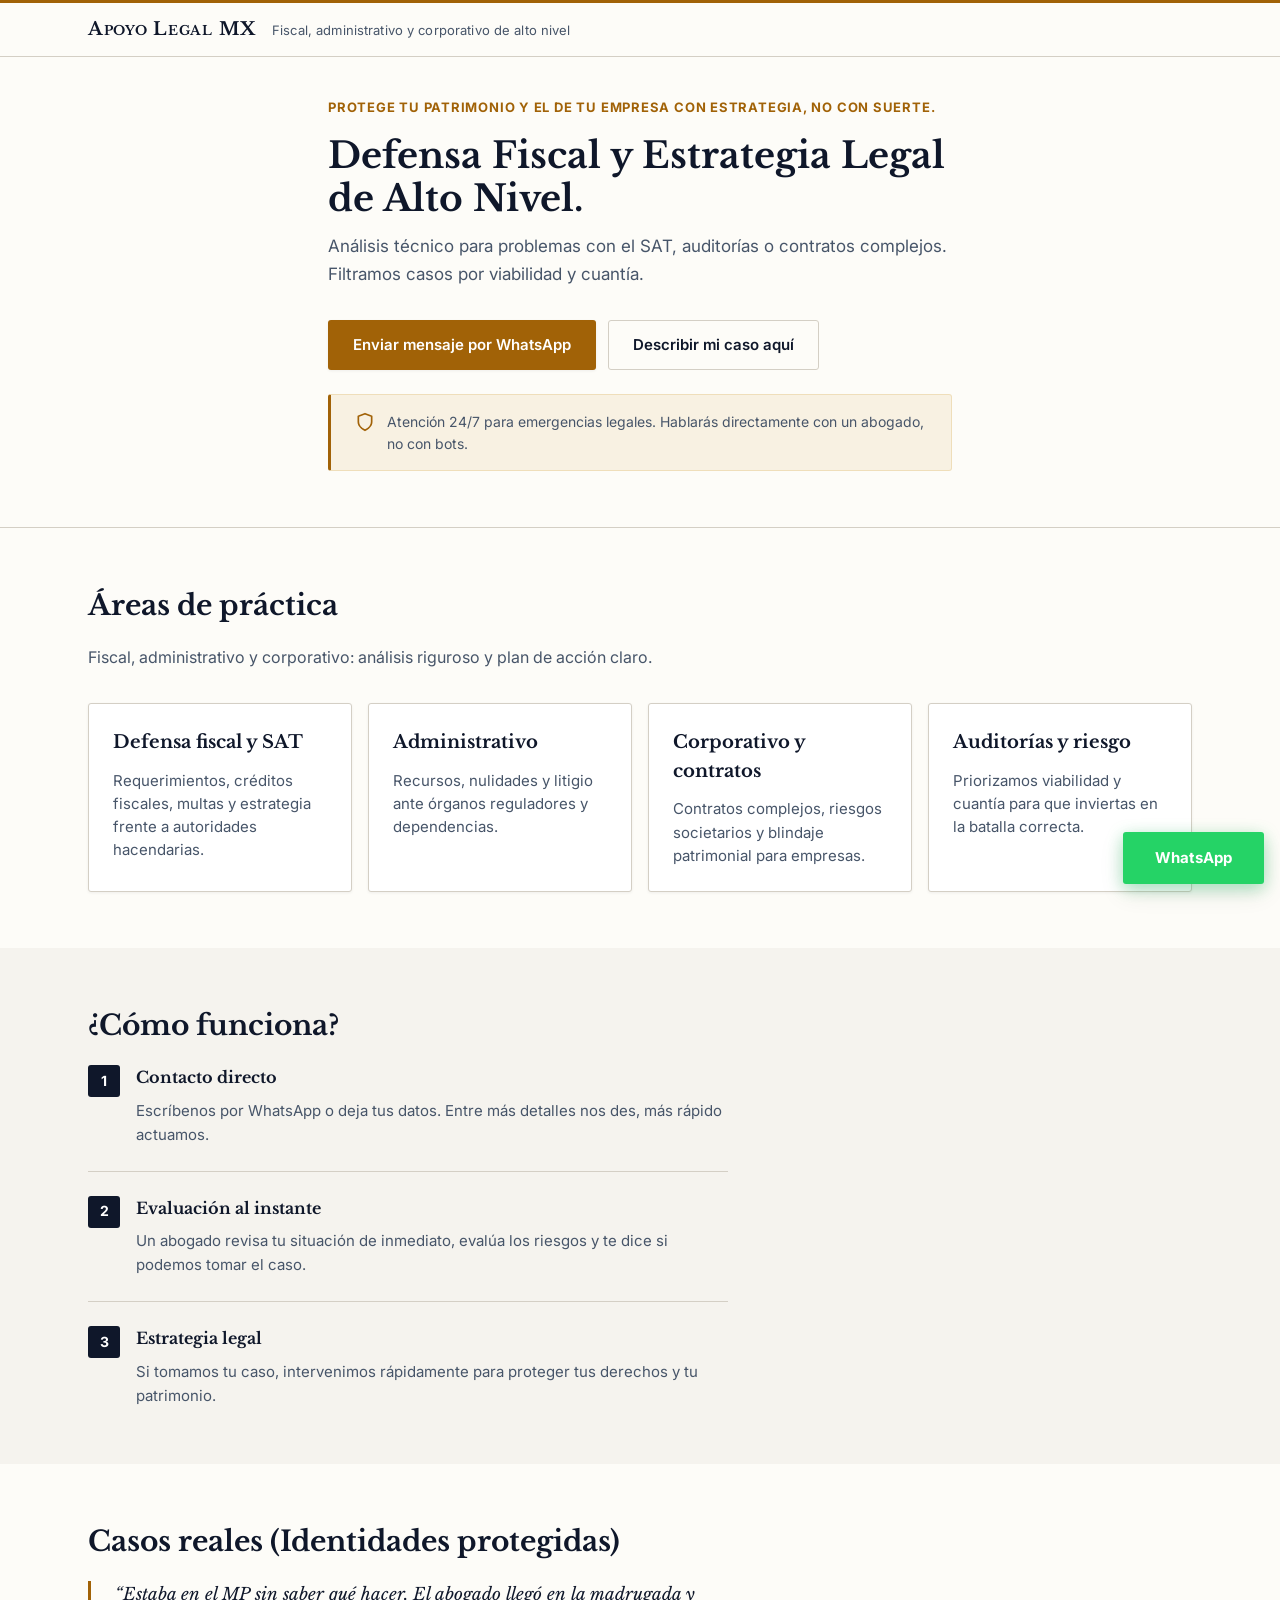
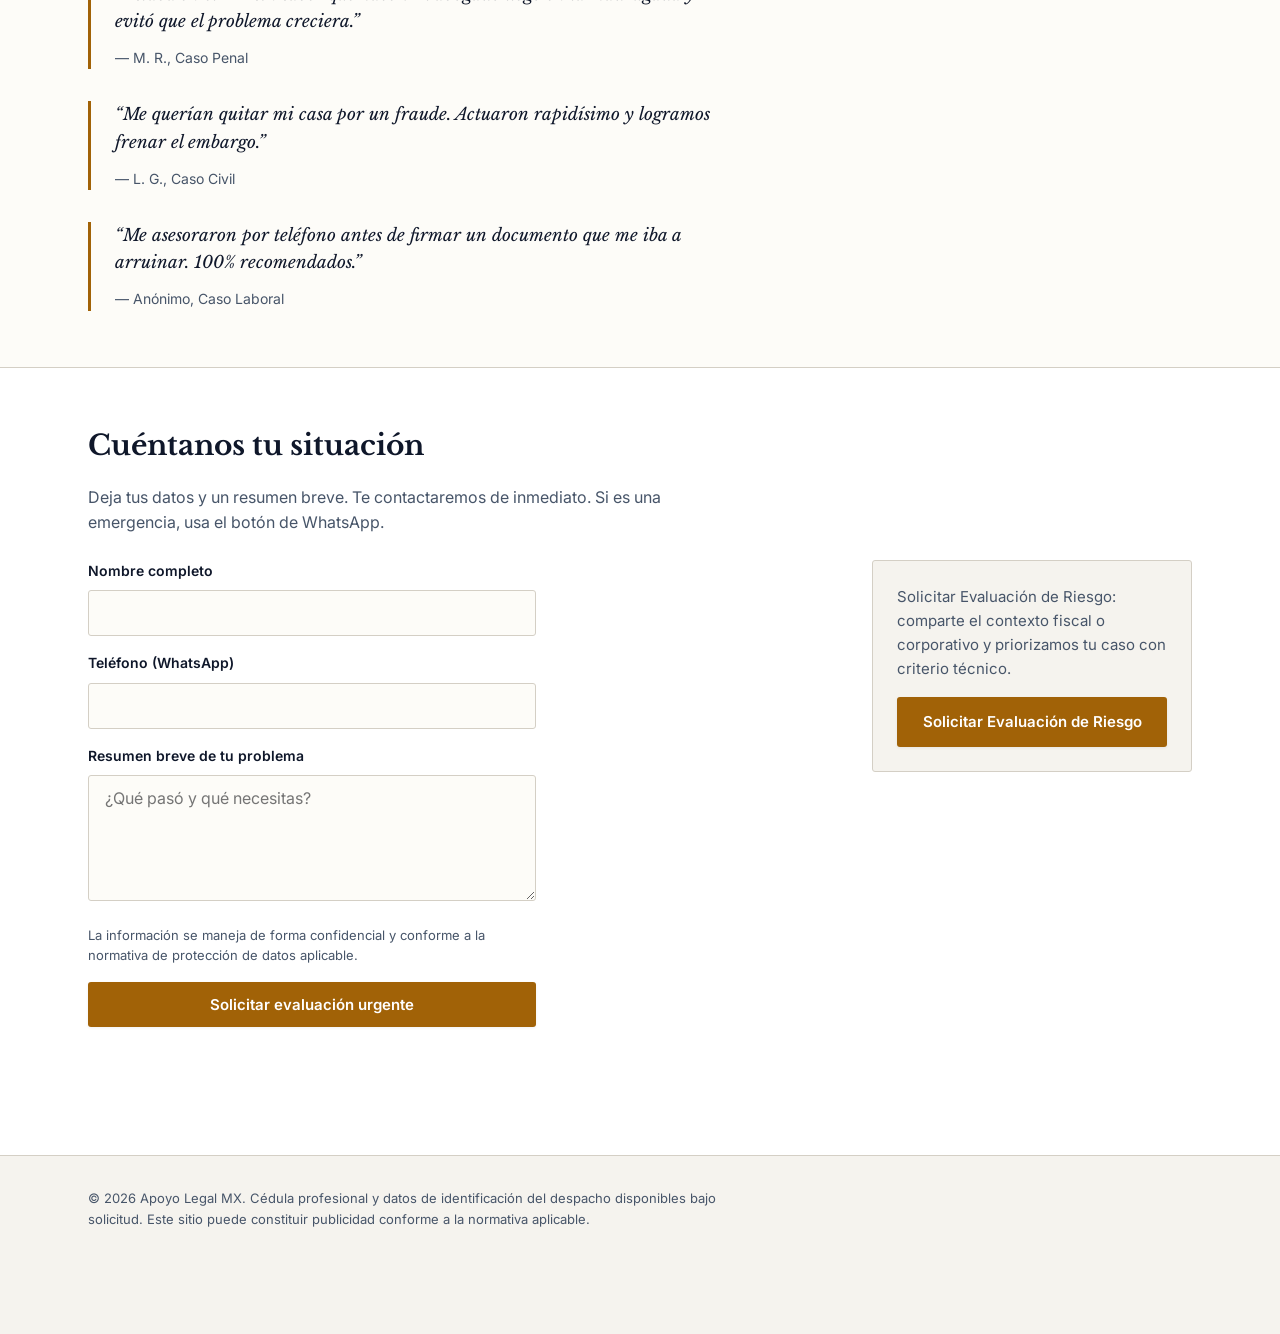
==== commit 74e7062e: "Rebrand to Apoyo Legal MX across site and WhatsApp copy - Replace Asesoría Legal Urgente with Apoyo " ====
--- a/estrategico.html
+++ b/estrategico.html
@@ -7,7 +7,7 @@
       name="description"
       content="Defensa fiscal y estrategia legal de alto nivel. SAT, auditorías, administrativo y corporativo. Evaluación por viabilidad y cuantía."
     />
-    <title>Defensa Fiscal y Estrategia Legal de Alto Nivel — Asesoría Legal</title>
+    <title>Defensa Fiscal y Estrategia Legal de Alto Nivel — Apoyo Legal MX</title>
     <link rel="preconnect" href="https://fonts.googleapis.com" />
     <link rel="preconnect" href="https://fonts.gstatic.com" crossorigin />
     <link rel="stylesheet" href="https://fonts.googleapis.com/css2?family=Inter:wght@400;600;700&family=Libre+Baskerville:wght@400;700&display=swap" />
@@ -19,7 +19,7 @@
 
     <header class="site-header">
       <div class="wrap site-header__inner">
-        <p class="logo">Asesoría Legal Urgente</p>
+        <p class="logo">Apoyo Legal MX</p>
         <p class="site-header__tagline">Fiscal, administrativo y corporativo de alto nivel</p>
       </div>
     </header>
@@ -226,7 +226,7 @@
     <footer class="site-footer">
       <div class="wrap site-footer__inner">
         <p class="site-footer__legal">
-          © <span id="year"></span> Asesoría Legal Urgente. Cédula profesional y datos de identificación del despacho disponibles bajo solicitud. Este sitio puede constituir publicidad conforme a la normativa aplicable.
+          © <span id="year"></span> Apoyo Legal MX. Cédula profesional y datos de identificación del despacho disponibles bajo solicitud. Este sitio puede constituir publicidad conforme a la normativa aplicable.
         </p>
       </div>
     </footer>
--- a/styles.css
+++ b/styles.css
@@ -12,6 +12,9 @@
   --color-gold-light: #d4a94720;
   --color-whatsapp: #25D366;
   --color-whatsapp-hover: #1da851;
+  --theme-urgent: #8b0000;
+  --theme-recovery: #2c4a6e;
+  --theme-strategic: #a16207;
   --space-xs: 0.5rem;
   --space-sm: 0.75rem;
   --space-md: 1rem;
@@ -114,7 +117,8 @@
   font-family: var(--font-serif);
   font-size: 1.125rem;
   font-weight: 700;
-  letter-spacing: 0.02em;
+  letter-spacing: 0.04em;
+  font-variant: small-caps;
   color: var(--color-ink);
 }
 
@@ -256,7 +260,7 @@
 .triage-gate__title {
   margin: 0 0 var(--space-sm);
   font-family: var(--font-serif);
-  font-size: 1.1875rem;
+  font-size: 1.375rem;
   font-weight: 700;
   line-height: 1.25;
   color: var(--color-ink);
@@ -264,7 +268,7 @@
 
 @media (min-width: 36rem) {
   .triage-gate__title {
-    font-size: 1.25rem;
+    font-size: 1.5rem;
   }
 }
 
@@ -281,10 +285,22 @@
   min-height: 3rem;
 }
 
-.triage-gate__action::after {
+.triage-gate__action::before {
   content: " \2192";
   margin-left: 0.25em;
   font-weight: 400;
+  order: 1;
+}
+
+.triage-gate__action::after {
+  content: "";
+  position: absolute;
+  inset: 0;
+}
+
+.triage-gate:hover .triage-gate__action {
+  background-color: var(--color-accent-hover);
+  box-shadow: var(--shadow-md);
 }
 
 /* ─── Hero CTA row ─── */
@@ -558,14 +574,17 @@
   border-radius: 3px;
   background: var(--color-bg);
   color: var(--color-ink);
-  transition: border-color var(--transition-base), box-shadow var(--transition-base);
+  transition: border-color var(--transition-base),
+              box-shadow var(--transition-base),
+              background-color var(--transition-base);
 }
 
 .form__field input:focus,
 .form__field textarea:focus {
   outline: none;
-  border-color: var(--color-accent);
-  box-shadow: 0 0 0 3px rgba(30, 58, 95, 0.12);
+  background-color: #ffffff;
+  border-color: var(--color-accent-hover);
+  box-shadow: 0 0 0 3px rgba(30, 58, 95, 0.18), 0 2px 8px rgba(30, 58, 95, 0.08);
 }
 
 .form__privacy {
@@ -665,6 +684,124 @@
   gap: var(--space-sm);
 }
 
+/* ─── Theme Accents via data-wa-origin ─── */
+[data-wa-origin="Urgente"] .site-header {
+  border-top: 3px solid var(--theme-urgent);
+}
+[data-wa-origin="Urgente"] .btn--primary {
+  background-color: var(--theme-urgent);
+}
+[data-wa-origin="Urgente"] .btn--primary:hover {
+  background-color: #6b0000;
+}
+
+[data-wa-origin="Recuperación"] .site-header {
+  border-top: 3px solid var(--theme-recovery);
+}
+[data-wa-origin="Recuperación"] .btn--primary {
+  background-color: var(--theme-recovery);
+}
+[data-wa-origin="Recuperación"] .btn--primary:hover {
+  background-color: #1e3650;
+}
+
+[data-wa-origin="Fiscal"] .site-header {
+  border-top: 3px solid var(--theme-strategic);
+}
+[data-wa-origin="Fiscal"] .btn--primary {
+  background-color: var(--theme-strategic);
+}
+[data-wa-origin="Fiscal"] .btn--primary:hover {
+  background-color: #845105;
+}
+
+/* ─── Triage Gate Variants ─── */
+.triage-gate--urgent {
+  background: rgba(254, 242, 242, 0.65);
+  border-color: rgba(254, 202, 202, 0.6);
+  backdrop-filter: blur(6px);
+  -webkit-backdrop-filter: blur(6px);
+}
+.triage-gate--urgent::before {
+  background: var(--theme-urgent);
+}
+.triage-gate--urgent:hover {
+  border-color: var(--theme-urgent);
+}
+
+.triage-gate--recovery {
+  background: rgba(239, 246, 255, 0.65);
+  border-color: rgba(191, 219, 254, 0.6);
+  backdrop-filter: blur(6px);
+  -webkit-backdrop-filter: blur(6px);
+}
+.triage-gate--recovery::before {
+  background: var(--theme-recovery);
+}
+.triage-gate--recovery:hover {
+  border-color: var(--theme-recovery);
+}
+
+.triage-gate--strategic {
+  background: rgba(255, 251, 235, 0.65);
+  border-color: rgba(253, 230, 138, 0.6);
+  backdrop-filter: blur(6px);
+  -webkit-backdrop-filter: blur(6px);
+}
+.triage-gate--strategic::before {
+  background: var(--theme-strategic);
+}
+.triage-gate--strategic:hover {
+  border-color: var(--theme-strategic);
+}
+
+/* ─── Triage Gate Iconography ─── */
+.triage-gate__icon {
+  display: flex;
+  align-items: center;
+  justify-content: center;
+  width: 3rem;
+  height: 3rem;
+  margin-bottom: var(--space-md);
+}
+
+.triage-gate__icon svg {
+  width: 2.25rem;
+  height: 2.25rem;
+  flex-shrink: 0;
+}
+
+.triage-gate--urgent .triage-gate__icon {
+  color: var(--theme-urgent);
+}
+
+.triage-gate--recovery .triage-gate__icon {
+  color: var(--theme-recovery);
+}
+
+.triage-gate--strategic .triage-gate__icon {
+  color: var(--theme-strategic);
+}
+
+/* ─── Social Proof ─── */
+.hero__social-proof {
+  margin-top: var(--space-lg);
+  padding-top: var(--space-md);
+  text-align: center;
+  font-family: var(--font-sans);
+  font-size: 0.75rem;
+  font-weight: 600;
+  letter-spacing: 0.05em;
+  text-transform: uppercase;
+  color: var(--color-ink-muted);
+  border-top: 1px solid var(--color-border);
+}
+
+.hero__social-proof span {
+  color: var(--color-gold);
+  font-weight: 700;
+}
+
 /* ─── Responsive breakpoints ─── */
 @media (min-width: 40rem) {
   .hero__cta {
